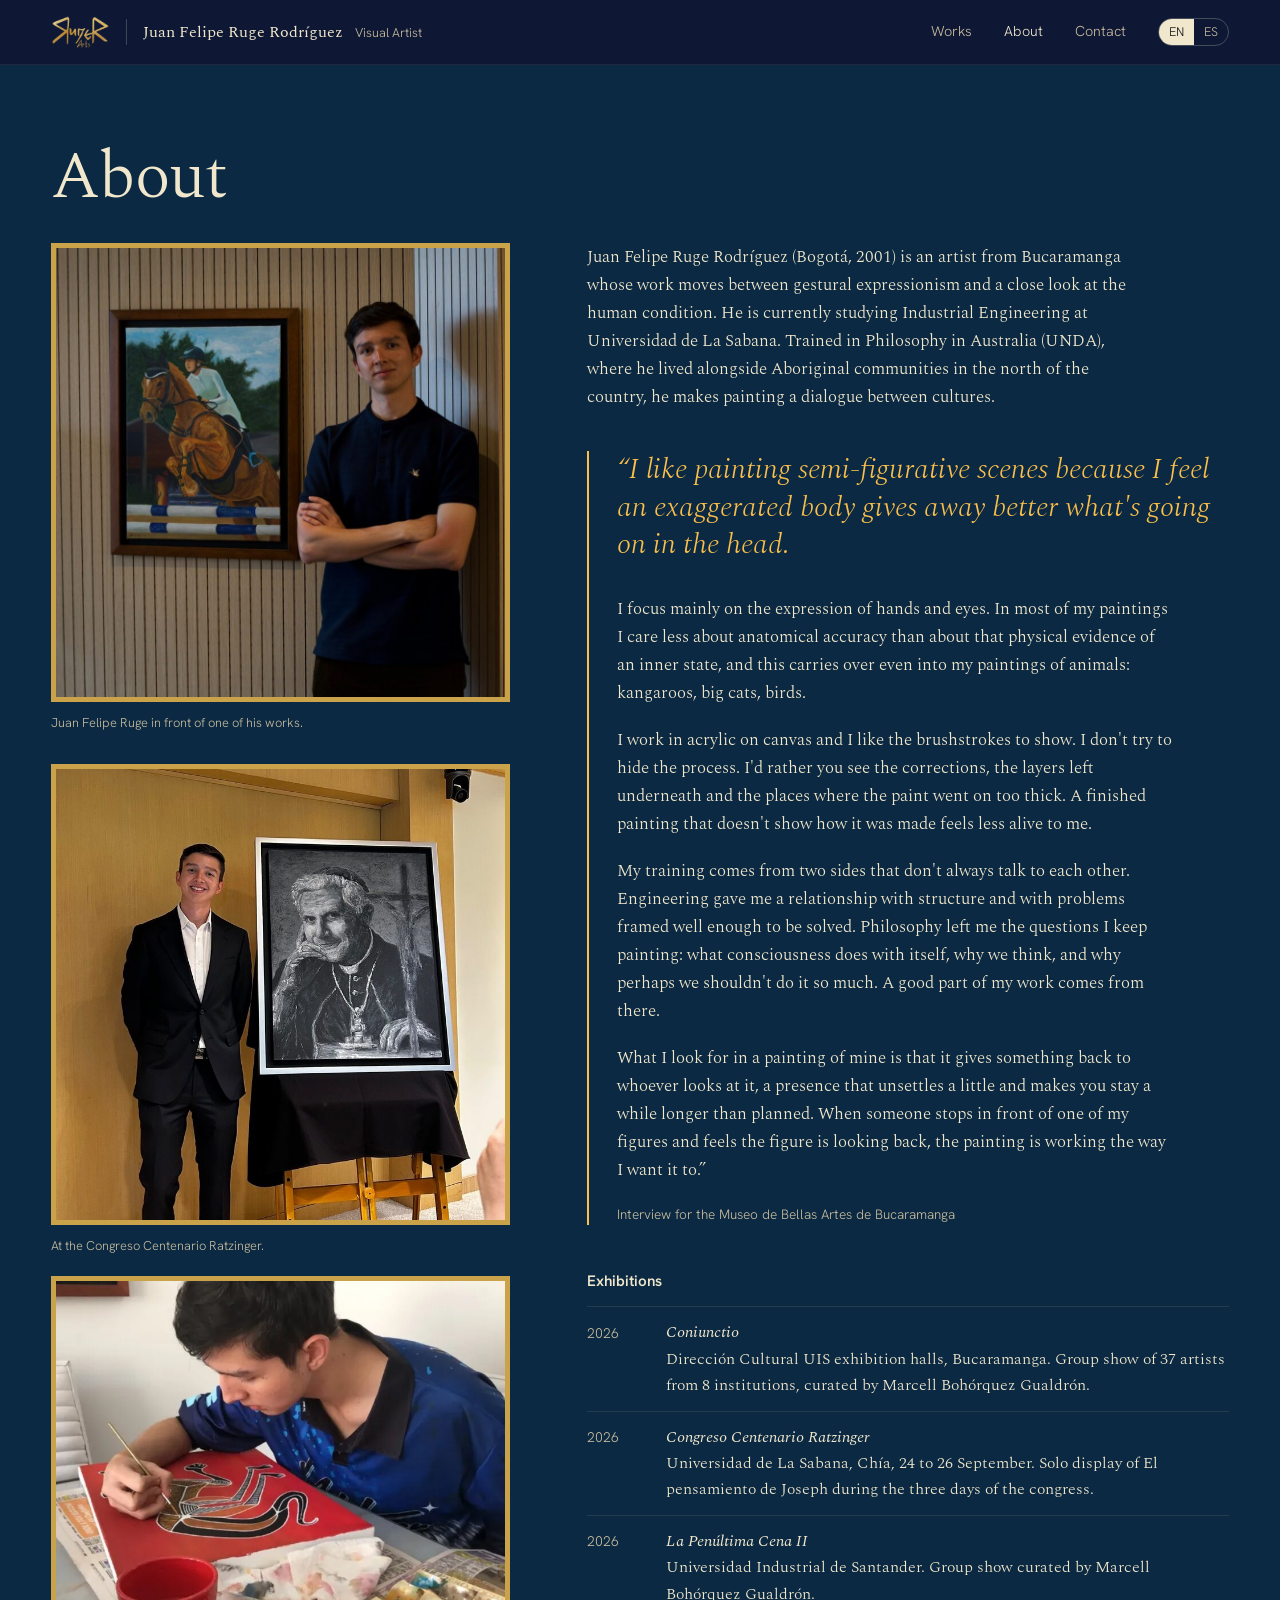
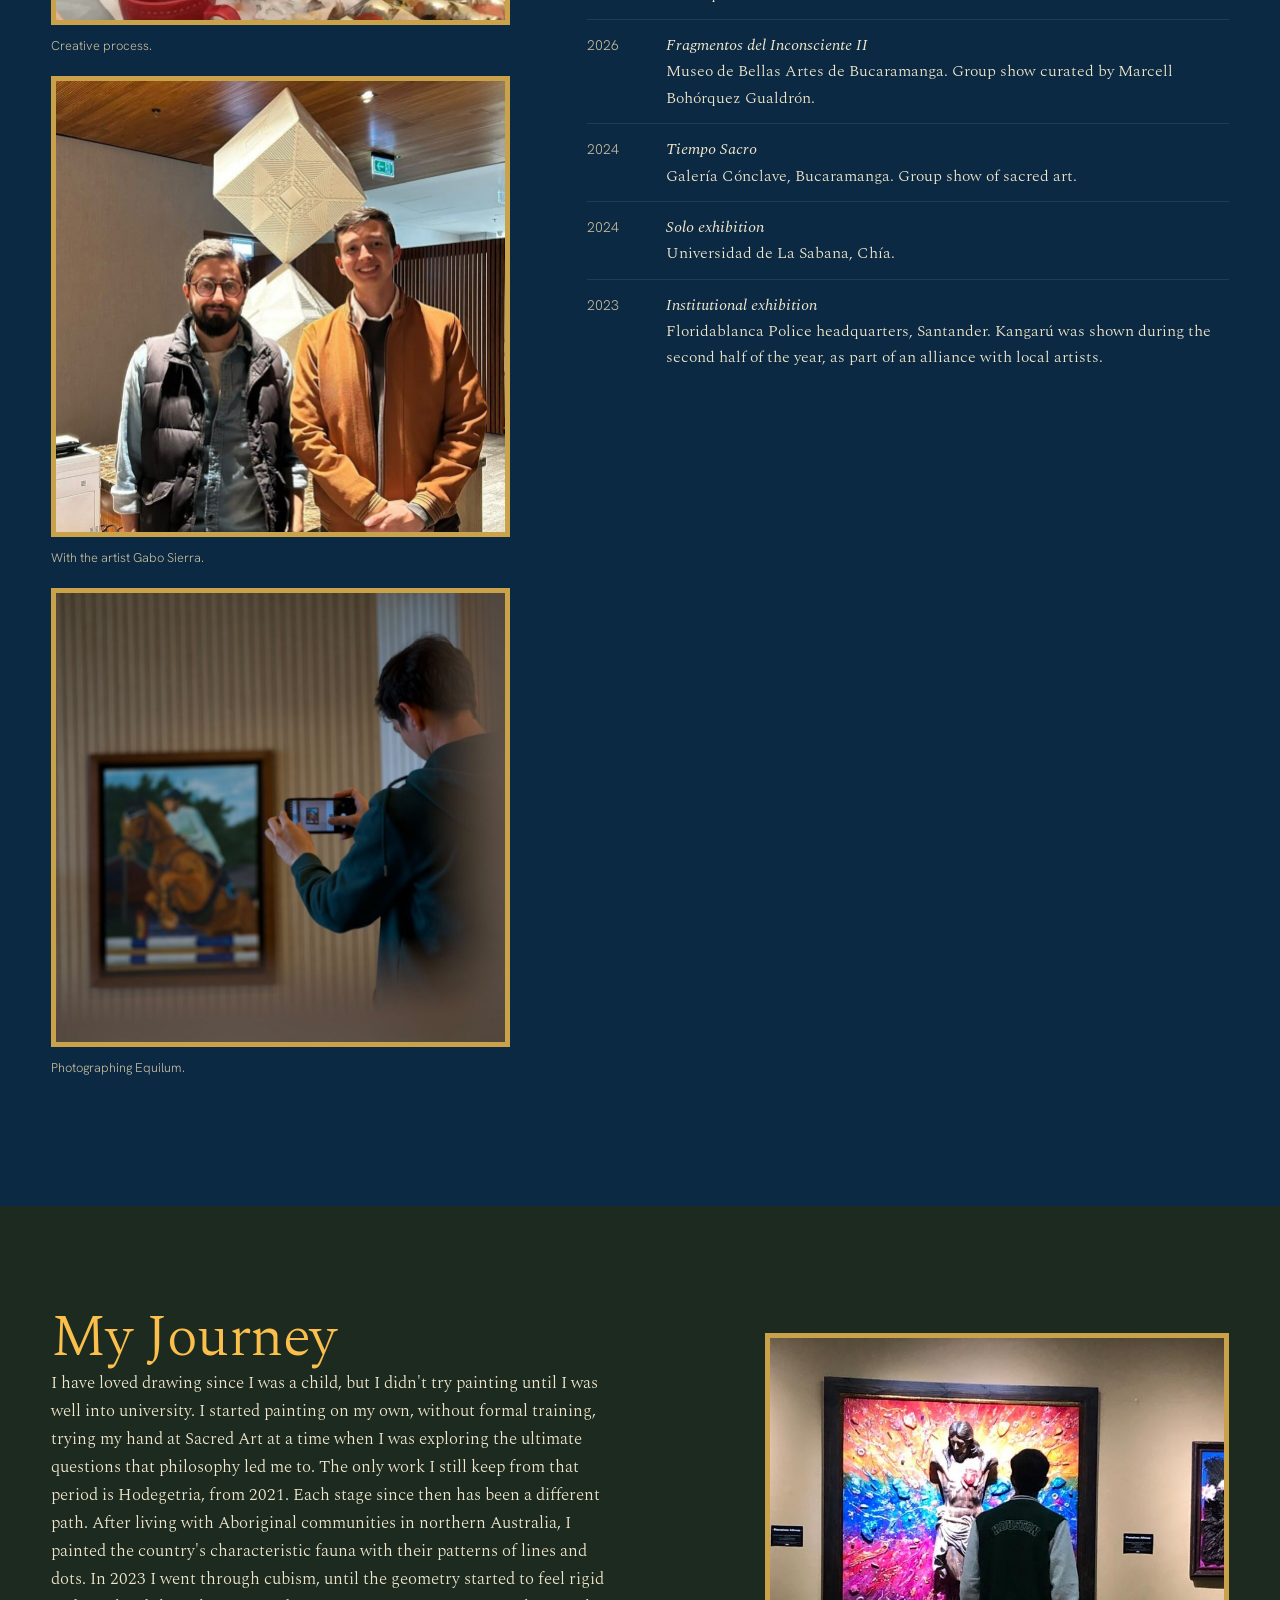
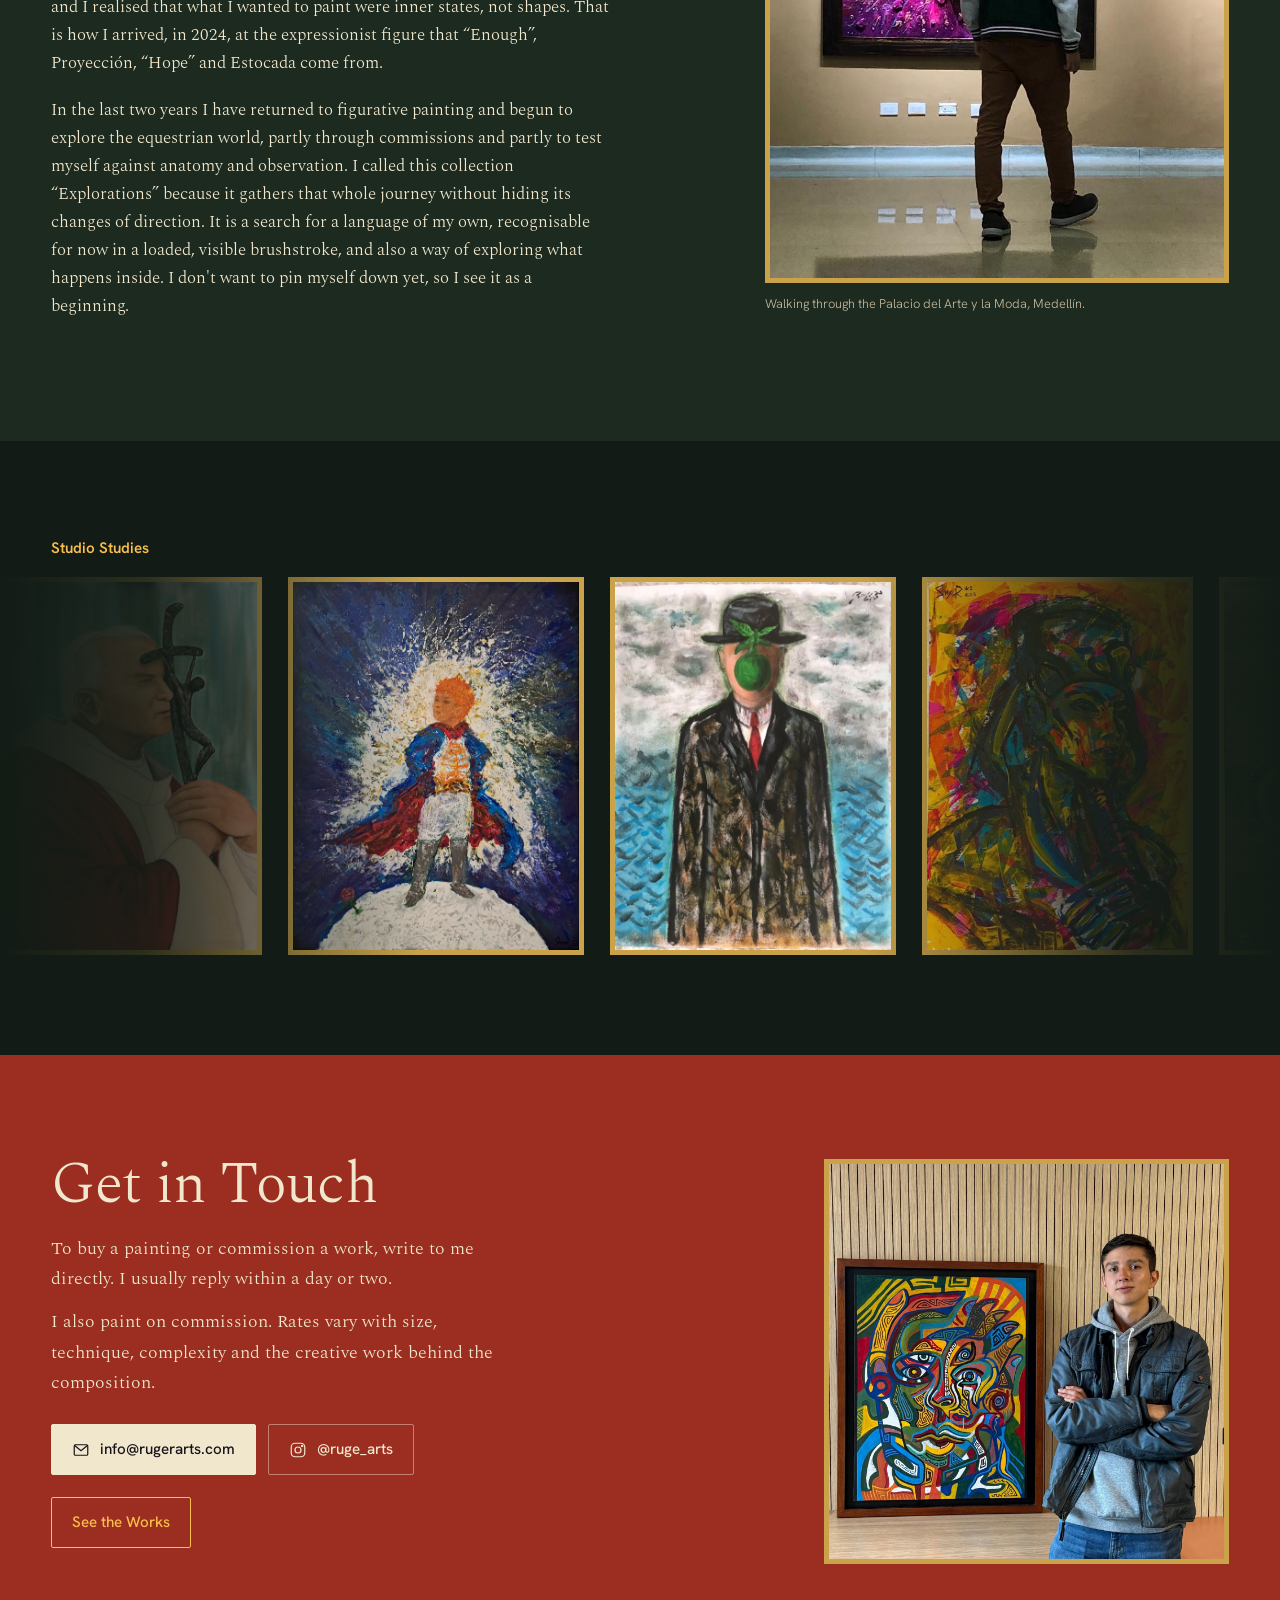
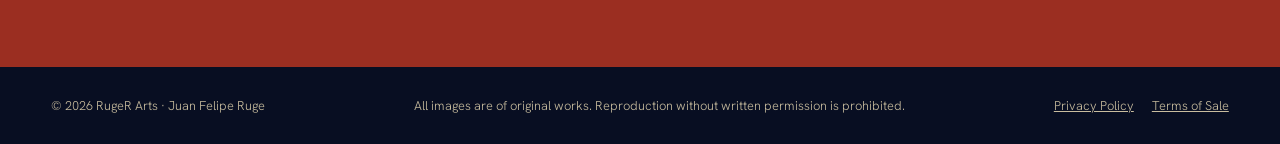
==== about.html @ 8e23123e "Add files via upload" ====
<!doctype html>
<html lang="en">
<head>
<meta charset="utf-8">
<meta name="viewport" content="width=device-width, initial-scale=1">
<title>About | RugeR Arts</title>
<meta name="description" content="About Juan Felipe Ruge Rodríguez (RugeR), Colombian visual artist: biography, artist statement, exhibitions and his path as a painter.">
<link rel="canonical" href="https://www.rugerarts.com/about.html">
<meta property="og:type" content="website">
<meta property="og:url" content="https://www.rugerarts.com/about.html">
<meta property="og:site_name" content="RugeR Arts">
<meta property="og:title" content="RugeR Arts | Juan Felipe Ruge Rodríguez">
<meta property="og:description" content="Original paintings by Juan Felipe Ruge Rodríguez. Explore “Explorations”, his first collection.">
<meta property="og:image" content="https://www.rugerarts.com/images/works/estocada.jpg">
<meta name="twitter:card" content="summary_large_image">
<script type="application/ld+json">
{"@context":"https://schema.org","@type":"Person","name":"Juan Felipe Ruge Rodríguez","alternateName":"RugeR","jobTitle":"Visual Artist","url":"https://www.rugerarts.com/","email":"mailto:info@rugerarts.com","image":"https://www.rugerarts.com/images/about.jpg","sameAs":["https://instagram.com/ruge_arts"],"nationality":"Colombian"}
</script>
<script>document.documentElement.classList.add("js")</script>
<link rel="icon" href="images/favicon.png">
<link rel="preconnect" href="https://fonts.googleapis.com">
<link rel="preconnect" href="https://fonts.gstatic.com" crossorigin>
<link href="https://fonts.googleapis.com/css2?family=Spectral:ital,wght@0,300;0,400;0,500;1,300;1,400&family=Hanken+Grotesk:wght@400;500;600&display=swap" rel="stylesheet">
<link rel="stylesheet" href="site.css">
</head>
<body class="about-page">

<header class="top">
  <div class="wrap">
    <a class="mark" href="index.html" aria-label="RugeR Arts home"><img src="images/logo-gold.png" alt="RugeR Arts" width="1200" height="697"><span class="who"><span class="nm">Juan Felipe Ruge Rodríguez</span><span class="role" data-i18n="header.role">Visual Artist</span></span></a>
    <nav aria-label="Main">
      <button type="button" class="menu-btn" aria-expanded="false" aria-controls="main-nav" aria-label="Menu"><svg viewBox="0 0 24 24" fill="none" stroke="currentColor" stroke-width="1.6" aria-hidden="true"><path d="M4 7h16M4 12h16M4 17h16"/></svg></button>
      <div class="navlinks" id="main-nav">
        <a class="navlink" href="index.html#works" data-i18n="nav.works">Works</a>
        <a class="navlink" href="about.html" aria-current="page" data-i18n="nav.about">About</a>
        <a class="navlink" href="#contact" data-i18n="nav.contact">Contact</a>
      </div>
      <div class="lang" role="group" aria-label="Language">
        <button type="button" data-lang="en" aria-pressed="true">EN</button>
        <button type="button" data-lang="es" aria-pressed="false">ES</button>
      </div>
    </nav>
  </div>
</header>

<main>
  <section class="about" id="about" aria-labelledby="about-h">
    <div class="wrap grid">
      <h1 id="about-h" data-i18n="about.title">About</h1>
      <figure>
        <img src="images/about.jpg" alt="Juan Felipe Ruge standing beside one of his framed paintings" width="934" height="934" loading="lazy">
        <figcaption data-i18n="about.caption">Juan Felipe Ruge in front of one of his works.</figcaption>
      </figure>
      <div class="body">
        <p class="bio" data-i18n="about.bio"></p>
        <blockquote class="statement">
          <p class="lead" data-i18n="about.s0"></p>
          <p data-i18n="about.s1"></p>
          <p data-i18n="about.s2"></p>
          <p data-i18n="about.s3"></p>
          <p data-i18n="about.s4"></p>
          <cite data-i18n="about.cite"></cite>
        </blockquote>
        <h3 data-i18n="about.shows">Exhibitions</h3>
        <ul class="shows" id="shows"></ul>
      </div>
      <div class="studio">
        <figure><img src="images/studio/me-ratzinger.jpg" alt="Juan Felipe Ruge beside El pensamiento de Joseph at the Congreso Centenario Ratzinger" width="788" height="793" loading="lazy"><figcaption data-i18n="studio.ratzinger">At the Congreso Centenario Ratzinger.</figcaption></figure>
        <figure><img src="images/studio/painter3.jpg" alt="Juan Felipe Ruge painting Kookaburra" width="789" height="596" loading="lazy"><figcaption data-i18n="studio.process">Creative process.</figcaption></figure>
        <figure><img src="images/studio/me-gabo.jpg" alt="Juan Felipe Ruge with the artist Gabo Sierra" width="900" height="904" loading="lazy"><figcaption data-i18n="studio.gabo">With the artist Gabo Sierra.</figcaption></figure>
        <figure><img src="images/studio/photographer.jpg" alt="Juan Felipe Ruge photographing Equilum" width="934" height="934" loading="lazy"><figcaption data-i18n="studio.photo">Photographing Equilum.</figcaption></figure>
      </div>
    </div>
  </section>

  <section class="journey" id="recorrido" aria-labelledby="journey-h">
    <div class="wrap">
      <div>
        <h2 id="journey-h" data-i18n="journey.title">My Journey</h2>
        <div id="journey-text"></div>
      </div>
      <figure><img src="images/studio/recorrido.jpg" alt="Juan Felipe Ruge at the Palacio del Arte y la Moda, Medellín" width="768" height="912" loading="lazy"><figcaption data-i18n="studio.journey">Walking through the Palacio del Arte y la Moda, Medellín.</figcaption></figure>
    </div>
  </section>

  <section class="others" aria-labelledby="others-h">
    <div class="wrap">
      <h2 id="others-h" data-i18n="others.title">Studio Studies</h2>
      <div class="reel" aria-hidden="true">
        <div class="reel-track" id="reel">
          <img src="images/extra/jp2.jpg" alt="">
          <img src="images/extra/principito.jpg" alt="">
          <img src="images/extra/magritte.jpg" alt="">
          <img src="images/extra/pharaoh.jpg" alt="">
          <img src="images/extra/icarus.jpg" alt="">
          <img src="images/extra/santi.jpg" alt="">
          <img src="images/extra/emily.jpg" alt="">
          <img src="images/extra/namarrkon.jpg" alt="">
          <img src="images/extra/kid.jpg" alt="">
          <img src="images/extra/wood.jpg" alt="">
        </div>
      </div>
    </div>
  </section>

  <section class="contact" id="contact" aria-labelledby="contact-h">
    <div class="wrap contact-grid">
      <div>
        <h2 id="contact-h" data-i18n="contact.title">Get in touch</h2>
        <p data-i18n="contact.text">To buy a painting or commission a work, write to me directly. I usually reply within a day or two.</p>
        <p data-i18n="contact.commissions">I also paint on commission. Rates vary with size, technique, complexity and the creative work behind the composition.</p>
        <div class="links" id="contact-links"></div>
        <p class="more-link"><a class="btn ghost" href="index.html#works" data-i18n="hero.cta">See the Works</a></p>
      </div>
      <figure class="contact-photo"><img src="images/studio/painter4.jpg" alt="Juan Felipe Ruge beside his painting Enough" width="1400" height="1400" loading="lazy"></figure>
    </div>
  </section>
</main>

<footer>
  <div class="wrap">
    <span>© <span id="year"></span> RugeR Arts · Juan Felipe Ruge</span>
    <span data-i18n="footer.rights">All images are of original works. Reproduction without written permission is prohibited.</span>
    <nav class="legal" aria-label="Legal"><a href="privacy.html" data-i18n="footer.privacy">Privacy Policy</a><a href="terms.html" data-i18n="footer.terms">Terms of Sale</a></nav>
  </div>
</footer>

<script src="data.js"></script>
<script src="app.js"></script>
</body>
</html>
---- site.css ----
:root{
  --wall:#0f1835;        /* indigo navy: hero, header, viewer panel */
  --wall-deep:#080e22;   /* deepest navy: footer, viewer */
  --oxblood:#4a121b;     /* gallery wall */
  --petrol:#0b2942;      /* about */
  --ochre:#fbbf4b;       /* saffron accent */
  --orange:#f47f1b;
  --earth:#9b2e21;       /* red ochre: contact */
  --linen:#f0e7cc;
  --linen-dim:#c9bd9f;
  --ink:#16131a;
  --dot:#ef4a34;         /* sold sticker */
  --serif:"Spectral", Georgia, serif;
  --sans:"Hanken Grotesk", system-ui, sans-serif;
  --gutter:clamp(16px, 4vw, 56px);
}
*{box-sizing:border-box}
html{scroll-behavior:smooth}
@media (prefers-reduced-motion:reduce){html{scroll-behavior:auto}*:not(.sig):not(.reel-track){transition:none!important;animation:none!important}}
body{margin:0;background:var(--wall);color:var(--linen);font-family:var(--serif);font-weight:300;font-size:1.0625rem;line-height:1.65;-webkit-font-smoothing:antialiased}
img{max-width:100%;display:block}
a{color:inherit}
:focus-visible{outline:2px solid var(--ochre);outline-offset:3px}
.wrap{max-width:1320px;margin:0 auto;padding:0 var(--gutter)}

/* header */
.top{position:sticky;top:0;z-index:20;background:color-mix(in srgb,var(--wall) 92%,transparent);backdrop-filter:blur(6px);border-bottom:1px solid rgba(240,231,204,.08)}
.top .wrap{display:flex;align-items:center;justify-content:space-between;height:64px;gap:16px}
.top .mark{display:flex;align-items:center;gap:16px;text-decoration:none;min-width:0}
.top .mark img{height:34px;width:auto;flex:none}
.top .who{display:flex;align-items:baseline;gap:12px;padding-left:16px;border-left:1px solid rgba(240,231,204,.22);white-space:nowrap;min-width:0}
.top .nm{font-family:var(--serif);font-size:1rem;color:var(--linen);font-weight:400}
.top .role{font-family:var(--sans);font-size:.8rem;color:var(--linen-dim)}
@media (max-width:1000px){.top .role{display:none}}
@media (max-width:520px){.top .mark{gap:10px;flex:1}.top .who{padding-left:10px;white-space:normal}.top .nm{font-size:.82rem;line-height:1.15;max-width:17ch}}
.top nav{display:flex;align-items:center;gap:clamp(14px,3vw,32px);font-family:var(--sans);font-size:.9rem}
.top nav a{text-decoration:none;color:var(--linen-dim)}
.top nav a:hover{color:var(--linen)}
.lang{display:flex;border:1px solid rgba(240,231,204,.25);border-radius:999px;overflow:hidden}
.lang button{all:unset;cursor:pointer;padding:3px 10px;font-family:var(--sans);font-size:.78rem;color:var(--linen-dim)}
.lang button[aria-pressed="true"]{background:var(--linen);color:var(--ink)}
.navlinks{display:flex;align-items:center;gap:clamp(14px,3vw,32px)}
.navlinks a[aria-current="page"]{color:var(--linen)}
.menu-btn{all:unset;display:none;cursor:pointer;width:38px;height:38px;place-items:center;color:var(--linen);border-radius:50%}
.menu-btn svg{width:24px;height:24px}
.menu-btn:focus-visible{outline:2px solid var(--ochre)}
@media (max-width:620px){
  .menu-btn{display:grid;order:2}
  .top nav{gap:10px}
  .navlinks{display:none;position:absolute;left:0;right:0;top:100%;flex-direction:column;align-items:stretch;gap:0;background:var(--wall-deep);border-bottom:1px solid rgba(240,231,204,.14);padding:6px 0 10px;box-shadow:0 18px 30px -18px rgba(0,0,0,.7)}
  .navlinks.open{display:flex}
  .navlinks a{padding:14px var(--gutter);font-size:1.05rem;color:var(--linen)}
  .navlinks a + a{border-top:1px solid rgba(240,231,204,.08)}
}

/* hero: the signature on the wall */
.hero{display:grid;grid-template-columns:minmax(0,1fr) minmax(0,1fr);gap:clamp(32px,6vw,96px);align-items:center;gap:clamp(24px,5vw,80px);padding-block:clamp(24px,3.5vw,48px) clamp(56px,7vw,96px)}
.hero .sig{width:100%;max-width:620px;height:auto}
.js .hero .sig{opacity:0}
.js .hero .sig.drawn{animation:ink 1.6s ease-out both}
@keyframes ink{from{opacity:0;-webkit-clip-path:inset(0 100% 0 0);clip-path:inset(0 100% 0 0)}to{opacity:1;-webkit-clip-path:inset(0 0 0 0);clip-path:inset(0 0 0 0)}}
.hero p.lede{font-size:clamp(1.3rem,2.1vw,1.8rem);line-height:1.2;margin:28px 0 0;color:var(--linen);font-weight:300}
.hero p.invite{font-family:var(--sans);font-size:clamp(.95rem,1.2vw,1.05rem);color:var(--linen-dim);max-width:38ch;margin:10px 0 0;line-height:1.5}
.hero .cta{display:inline-block;margin-top:28px;font-family:var(--sans);font-size:.95rem;font-weight:500;color:var(--ink);background:var(--ochre);padding:12px 22px;border-radius:2px;text-decoration:none}
.hero .cta:hover{background:#ffd27f}
.hero-explore{align-self:stretch;display:flex;flex-direction:column;justify-content:center;padding-left:clamp(0px,3vw,40px);border-left:1px solid rgba(240,231,204,.14)}
.hero-explore .btn{margin-top:26px;align-self:flex-start}
.btn.ghost{border-color:var(--ochre);color:var(--ochre)}
.btn.ghost:hover{background:rgba(251,191,75,.1)}
.more-link{margin-top:22px}
.hero-explore h2{color:var(--ochre);font-size:clamp(1.9rem,3.4vw,2.7rem);margin:0 0 18px}
.hero-explore p{max-width:52ch;margin:0}
.journey{background:#1d2a20;padding-block:clamp(56px,8vw,110px)}
.journey .wrap{display:grid;grid-template-columns:minmax(0,7fr) minmax(0,5fr);gap:clamp(28px,5vw,80px);align-items:center}
.journey figure{margin:0}
.journey figure img{width:100%;height:auto;display:block}
.journey figcaption{font-family:var(--sans);font-size:.8rem;color:var(--linen-dim);margin-top:10px}
.about-page .about .grid > figure img,.about-page .studio img,.journey figure img{border:5px solid #c9a24a}
.others{background:#121b15;padding-block:clamp(56px,8vw,100px)}
.others h2{font-family:var(--sans);font-weight:600;font-size:.95rem;letter-spacing:0;color:var(--ochre);margin:0 0 20px}
.others{overflow:hidden}
.reel{position:relative;overflow:hidden;pointer-events:none;user-select:none;margin-inline:calc(50% - 50vw)}
.reel::before,.reel::after{content:"";position:absolute;top:0;bottom:0;width:min(34%,420px);z-index:2}
.reel::before{left:0;background:linear-gradient(90deg,#121b15 0%,rgba(18,27,21,.85) 35%,rgba(18,27,21,0) 100%)}
.reel::after{right:0;background:linear-gradient(270deg,#121b15 0%,rgba(18,27,21,.85) 35%,rgba(18,27,21,0) 100%)}
.reel-track{display:flex;gap:clamp(16px,2vw,28px);width:max-content;animation:reel var(--reel-time,70s) linear infinite}
.reel-track img{height:clamp(240px,42vh,420px);width:auto;display:block;border:5px solid #c9a24a;flex:none}
@keyframes reel{from{transform:translateX(0)}to{transform:translateX(-50%)}}
.journey h2{color:var(--ochre)}
.journey p{max-width:62ch;margin:0 0 1.1em}
.about .grid > h1{grid-column:1/-1;margin:0;font-weight:300;font-size:clamp(2.4rem,6vw,4.2rem);line-height:1.05;letter-spacing:-.01em}
.about-page .about{padding-top:clamp(40px,6vw,80px)}
.featured{padding-block:clamp(56px,7vw,100px);background:#121b15}
.featured-grid{display:grid;grid-template-columns:minmax(0,5fr) minmax(0,6fr);gap:clamp(28px,5vw,80px);align-items:center}
.featured-info h2{font-family:var(--sans);font-weight:600;font-size:.95rem;letter-spacing:0;color:var(--ochre);margin:0 0 14px}
.featured-info h3{font-style:italic;font-weight:400;font-size:clamp(2rem,4vw,3rem);line-height:1.1;margin:0 0 8px}
.featured-info .meta{font-family:var(--sans);font-size:.9rem;color:var(--linen-dim);margin:0 0 20px}
.featured-info .desc{max-width:52ch;margin:0 0 16px}
.featured-info .v-shows{margin-top:8px}
.featured-info .price{font-size:1.4rem;margin:24px 0 18px}
.featured-info .btn{cursor:pointer;font:inherit;font-family:var(--sans)}
@media (max-width:860px){.hero,.featured-grid,.journey .wrap{grid-template-columns:1fr}.hero-explore{padding-left:0;border-left:0;padding-top:28px;border-top:1px solid rgba(240,231,204,.14)}}
.hung{justify-self:center;max-width:420px;width:100%}
.hung img{width:auto;height:auto;max-width:100%;max-height:70svh;cursor:zoom-in}
.hung .frame{display:inline-block}
.hung .frame::before{box-shadow:inset 0 0 0 1px rgba(40,25,5,.45),0 30px 50px -20px rgba(0,0,0,.7)}
@media (max-width:860px){.hero{grid-template-columns:1fr}.hung{max-width:360px}}

/* museum label */
.label{font-family:var(--sans);font-size:.82rem;line-height:1.45;color:var(--linen-dim);margin-top:14px}
.label .t{font-family:var(--serif);font-style:italic;font-size:1.08rem;color:var(--linen);font-weight:400}
.label .t .y{font-style:normal;color:var(--linen-dim);font-size:.95rem}
.label .price{color:var(--linen);margin-top:4px}
.was{color:var(--linen-dim);text-decoration-thickness:1px;margin-right:.6em}
.dot{display:inline-block;width:.62em;height:.62em;border-radius:50%;background:var(--dot);vertical-align:.02em;margin-right:.4em}
.dot.half{background:linear-gradient(90deg,var(--dot) 50%,transparent 50%);box-shadow:inset 0 0 0 1px var(--dot)}

/* works */
section{scroll-margin-top:72px}
.sec-head{display:flex;align-items:end;justify-content:space-between;gap:20px;flex-wrap:wrap;margin-bottom:clamp(28px,4vw,48px)}
h2{font-weight:300;font-size:clamp(2.2rem,5vw,3.6rem);line-height:1.05;margin:0;letter-spacing:-.01em}
.filters{display:flex;gap:6px;font-family:var(--sans);font-size:.88rem;flex-wrap:wrap}
.filters button{all:unset;cursor:pointer;padding:7px 14px;border-radius:999px;color:var(--linen-dim);border:1px solid rgba(240,231,204,.18)}
.filters button[aria-pressed="true"]{color:var(--ink);background:var(--linen);border-color:var(--linen)}
.filters button:focus-visible{outline:2px solid var(--ochre)}
.works{padding-block:clamp(60px,9vw,120px);background:var(--oxblood)}
.toolbar{display:flex;justify-content:space-between;align-items:center;gap:16px 24px;flex-wrap:wrap;margin:-8px 0 clamp(32px,4vw,52px);font-family:var(--sans);font-size:.85rem}
.cats{display:flex;flex-wrap:wrap;gap:4px 18px}
.cats button{all:unset;cursor:pointer;color:var(--linen-dim);padding:4px 0;border-bottom:1px solid transparent}
.cats button:hover{color:var(--linen)}
.cats button[aria-pressed="true"]{color:var(--ochre);border-bottom-color:var(--ochre)}
.cats button:focus-visible{outline:2px solid var(--ochre);outline-offset:3px}
.sort{display:flex;align-items:center;gap:10px;color:var(--linen-dim)}
.sort select{font:inherit;color:var(--linen);background:#3a0d14;border:1px solid rgba(240,231,204,.25);border-radius:2px;padding:7px 30px 7px 10px;appearance:none;-webkit-appearance:none;background-image:linear-gradient(45deg,transparent 50%,var(--linen-dim) 50%),linear-gradient(135deg,var(--linen-dim) 50%,transparent 50%);background-position:calc(100% - 15px) 52%,calc(100% - 10px) 52%;background-size:5px 5px;background-repeat:no-repeat;cursor:pointer}
.salon{display:grid;grid-template-columns:repeat(var(--cols,3),minmax(0,1fr));column-gap:clamp(28px,4vw,56px);align-items:start}
.piece{margin:0 0 clamp(40px,5vw,64px)}
/* thin gilt frame that settles in as each painting scrolls into view */
.frame{position:relative;display:block;padding:5px}
.frame::before{content:"";position:absolute;inset:0;background:linear-gradient(135deg,#7a5a1f 0%,#e8cd85 20%,#a37b2e 42%,#f2dc9a 60%,#8c6626 80%,#d6b263 100%);box-shadow:inset 0 0 0 1px rgba(40,25,5,.45),0 22px 36px -18px rgba(0,0,0,.75);opacity:0;transform:scale(.985);transition:opacity .9s ease,transform .9s ease}
.piece.in .frame::before,.hung .frame::before{opacity:1;transform:none}
.frame img{position:relative}
.piece button{all:unset;display:block;cursor:zoom-in;width:100%}
.piece button:focus-visible img{outline:2px solid var(--ochre);outline-offset:4px}
.piece img{width:100%;height:auto;box-shadow:0 1px 3px rgba(0,0,0,.45);background:#2e0a10}
.piece.is-sold img{filter:saturate(.85)}
.legend{font-family:var(--sans);font-size:.82rem;color:var(--linen-dim);margin-top:8px}
.empty{font-family:var(--sans);color:var(--linen-dim)}

/* about */
.about{background:var(--petrol);padding-block:clamp(70px,10vw,130px)}
.about .grid{display:grid;grid-template-columns:minmax(0,5fr) minmax(0,7fr);gap:clamp(32px,6vw,96px);align-items:start}
.about .grid > figure{margin:0}
.about .grid > figure img{width:100%;height:auto}
.about .grid > figure figcaption{font-family:var(--sans);font-size:.8rem;color:var(--linen-dim);margin-top:10px}
.about .grid > h2{grid-column:1/-1;margin-bottom:0}
.about .bio{margin-top:0}
.statement{margin:40px 0 0;padding-left:clamp(18px,2.5vw,28px);border-left:2px solid var(--ochre)}
.statement .lead{font-style:italic;font-size:clamp(1.35rem,2.4vw,1.8rem);line-height:1.3;color:var(--ochre);max-width:30ch}
.statement cite{display:block;font-family:var(--sans);font-style:normal;font-size:.85rem;color:var(--linen-dim);margin-top:6px}
.about .body p{max-width:62ch;margin:0 0 1.1em}
.about h3{font-family:var(--sans);font-weight:600;font-size:.95rem;margin:44px 0 12px;color:var(--linen)}
.shows{list-style:none;padding:0;margin:0;font-size:1rem}
.shows li{display:grid;grid-template-columns:4.2rem 1fr;gap:12px;padding:12px 0;border-top:1px solid rgba(240,231,204,.1)}
.about .grid{grid-template-rows:auto auto 1fr;row-gap:clamp(20px,2.4vw,32px)}
.about .grid > figure{grid-column:1;grid-row:2}
.about .body{grid-column:2;grid-row:2 / span 2}
.studio{grid-column:1;grid-row:3;display:flex;flex-direction:column;gap:clamp(12px,1.6vw,20px);align-self:start}
.studio figure{margin:0}
.studio img{width:100%;height:auto;display:block}
.studio figcaption{font-family:var(--sans);font-size:.8rem;color:var(--linen-dim);margin-top:10px}
@media (max-width:860px){
  .about .grid{grid-template-rows:none}
  .about .grid > figure,.about .body,.studio{grid-column:auto;grid-row:auto}
  .studio{max-width:420px}
}
.shows li span{font-family:var(--sans);color:var(--linen-dim);font-size:.88rem;padding-top:.15em}
.shows em{font-weight:400}
@media (max-width:860px){.about .grid{grid-template-columns:1fr}.about .grid > figure{max-width:420px}}

/* contact */
.contact{background:var(--earth);padding-block:clamp(60px,8vw,100px)}
.contact-grid{display:grid;grid-template-columns:minmax(0,7fr) minmax(0,4fr);gap:clamp(28px,5vw,80px);align-items:center}
.contact-photo{margin:0}
.contact-photo img{width:100%;height:auto;display:block;border:5px solid #c9a24a}
@media (max-width:860px){.contact-grid{grid-template-columns:1fr}.contact-photo{max-width:380px}}
.contact p + p{margin-top:-6px}
.contact p{max-width:52ch;font-size:1.15rem}
.links{display:flex;flex-wrap:wrap;gap:12px;margin-top:26px}
.btn{display:inline-flex;align-items:center;gap:10px;font-family:var(--sans);font-size:.95rem;font-weight:500;text-decoration:none;padding:12px 20px;border-radius:2px;border:1px solid rgba(240,231,204,.45);color:var(--linen);background:transparent}
.btn:hover{background:rgba(240,231,204,.1)}
.btn.primary{background:var(--linen);color:var(--ink);border-color:var(--linen)}
.btn.primary:hover{background:#fff}
.btn svg{width:18px;height:18px;flex:none}
footer{padding:28px 0;font-family:var(--sans);font-size:.8rem;color:var(--linen-dim);background:var(--wall-deep)}
footer .legal{display:flex;gap:18px}
footer .legal a{color:var(--linen-dim)}
footer .legal a:hover{color:var(--linen)}
footer .wrap{display:flex;justify-content:space-between;gap:16px;flex-wrap:wrap}

/* viewer */
dialog.viewer{border:0;padding:0;margin:0;width:100vw;height:100dvh;max-width:none;max-height:none;background:var(--wall-deep);color:var(--linen)}
dialog.viewer::backdrop{background:rgba(0,0,0,.6)}
.v-grid{display:grid;grid-template-columns:minmax(0,1fr) clamp(440px,38vw,600px);height:100%}
.v-stage{display:flex;align-items:center;justify-content:center;padding:clamp(28px,6vw,80px);min-height:0;position:relative;background:#1e2c5c;overflow:hidden}
@media (hover:hover){.v-stage img{cursor:zoom-in}.v-stage img.zoomed{cursor:zoom-out;box-shadow:none}}
.v-stage img{transition:transform .2s ease-out;will-change:transform;max-height:100%;max-width:100%;width:auto;height:auto;object-fit:contain;box-shadow:0 0 0 1px rgba(0,0,0,.3),0 0 24px 4px rgba(0,0,0,.5),0 0 80px 22px rgba(0,0,0,.42)}
.v-info{background:var(--wall);padding:60px clamp(28px,3vw,44px) 28px;overflow:auto;display:flex;flex-direction:column}
.v-info h3{font-style:italic;font-weight:400;font-size:2rem;line-height:1.15;margin:0 0 6px}
.v-meta{font-family:var(--sans);font-size:.9rem;color:var(--linen-dim);margin:0}
.v-desc{margin:22px 0 0;font-size:1rem}
.v-desc p{margin:0 0 .9em}
.v-shows{font-family:var(--sans);font-size:.84rem;color:var(--linen-dim);margin-top:14px}
.v-shows strong{color:var(--linen);font-weight:500}
.v-price{margin:28px 0 0;padding-top:20px;border-top:1px solid rgba(240,231,204,.15)}
.v-price .usd{font-size:1.6rem;font-weight:400}
.v-price .cop{font-family:var(--sans);font-size:.88rem;color:var(--linen-dim)}
.v-status{font-family:var(--sans);font-size:.9rem;margin-top:10px}
.v-actions{display:flex;flex-direction:column;gap:10px;margin-top:24px}
.v-actions .btn{justify-content:center}
.v-close,.v-nav{all:unset;cursor:pointer;position:absolute;display:grid;place-items:center;width:44px;height:44px;border-radius:50%;color:var(--linen);background:rgba(20,29,23,.7)}
.v-close:focus-visible,.v-nav:focus-visible{outline:2px solid var(--ochre)}
.v-close{top:14px;right:14px;z-index:2}
.v-nav.prev{left:14px;top:50%;translate:0 -50%}
.v-nav.next{right:14px;top:50%;translate:0 -50%}
.v-close svg,.v-nav svg{width:22px;height:22px}
@media (max-width:860px){
  .v-grid{grid-template-columns:1fr;grid-template-rows:auto auto;height:auto;min-height:100%}
  dialog.viewer{overflow:auto}
  .v-stage{height:62dvh;padding:64px 28px 28px}
  .v-info{padding:28px 20px 40px}
  .v-nav.prev{left:6px}.v-nav.next{right:6px}
}
.visually-hidden{position:absolute;width:1px;height:1px;overflow:hidden;clip:rect(0 0 0 0);white-space:nowrap}
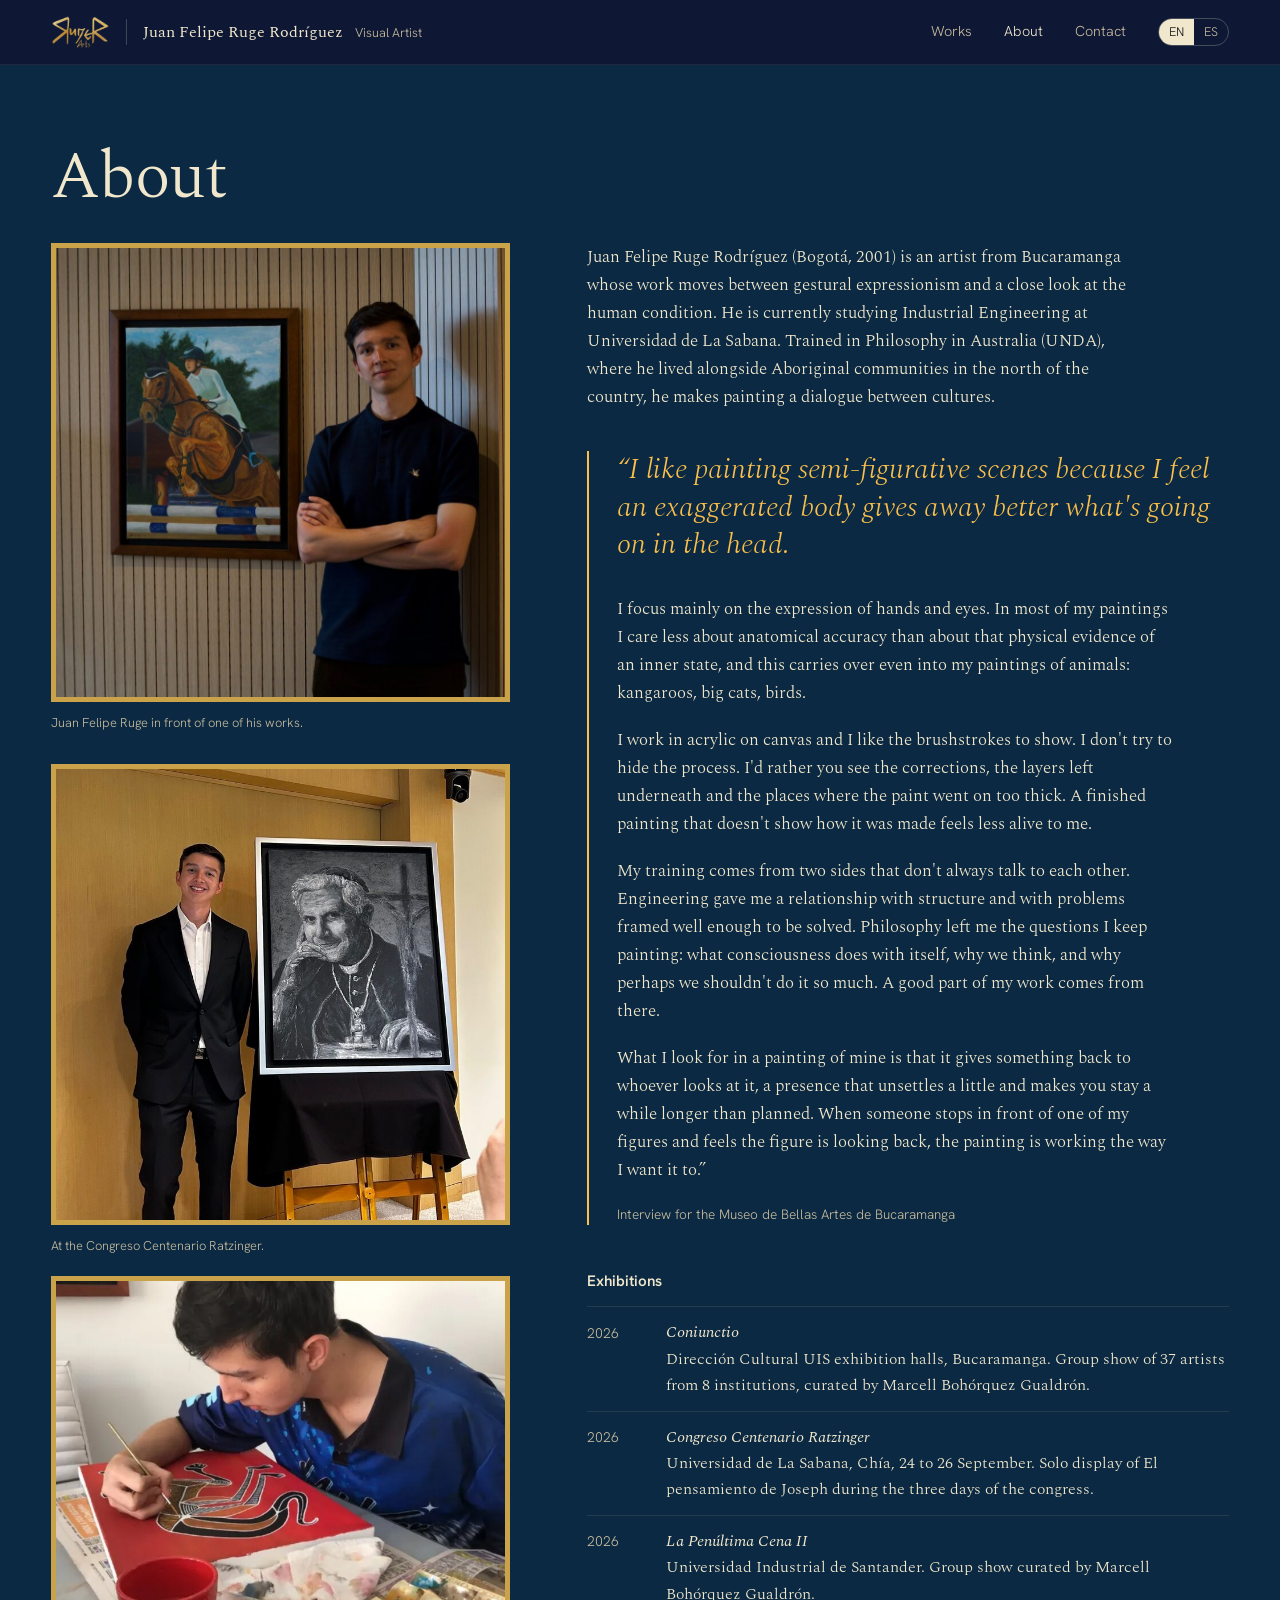
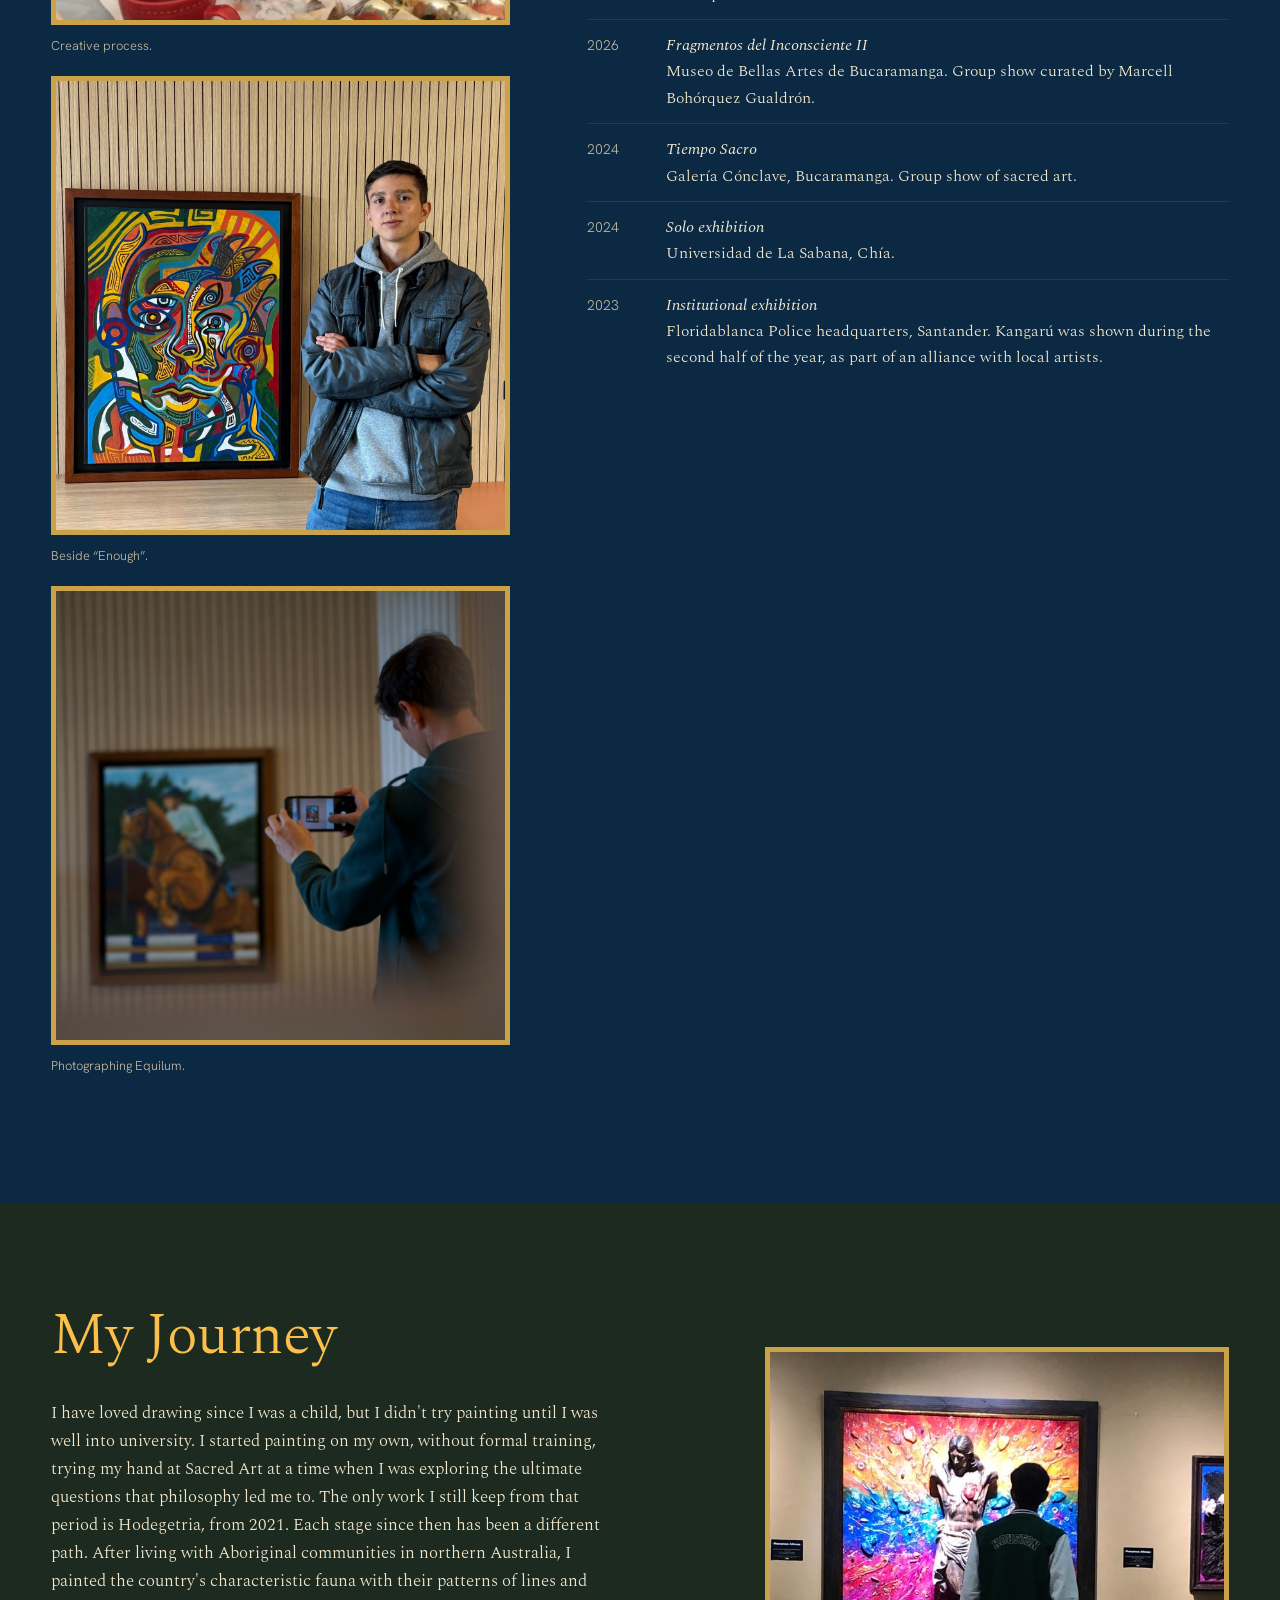
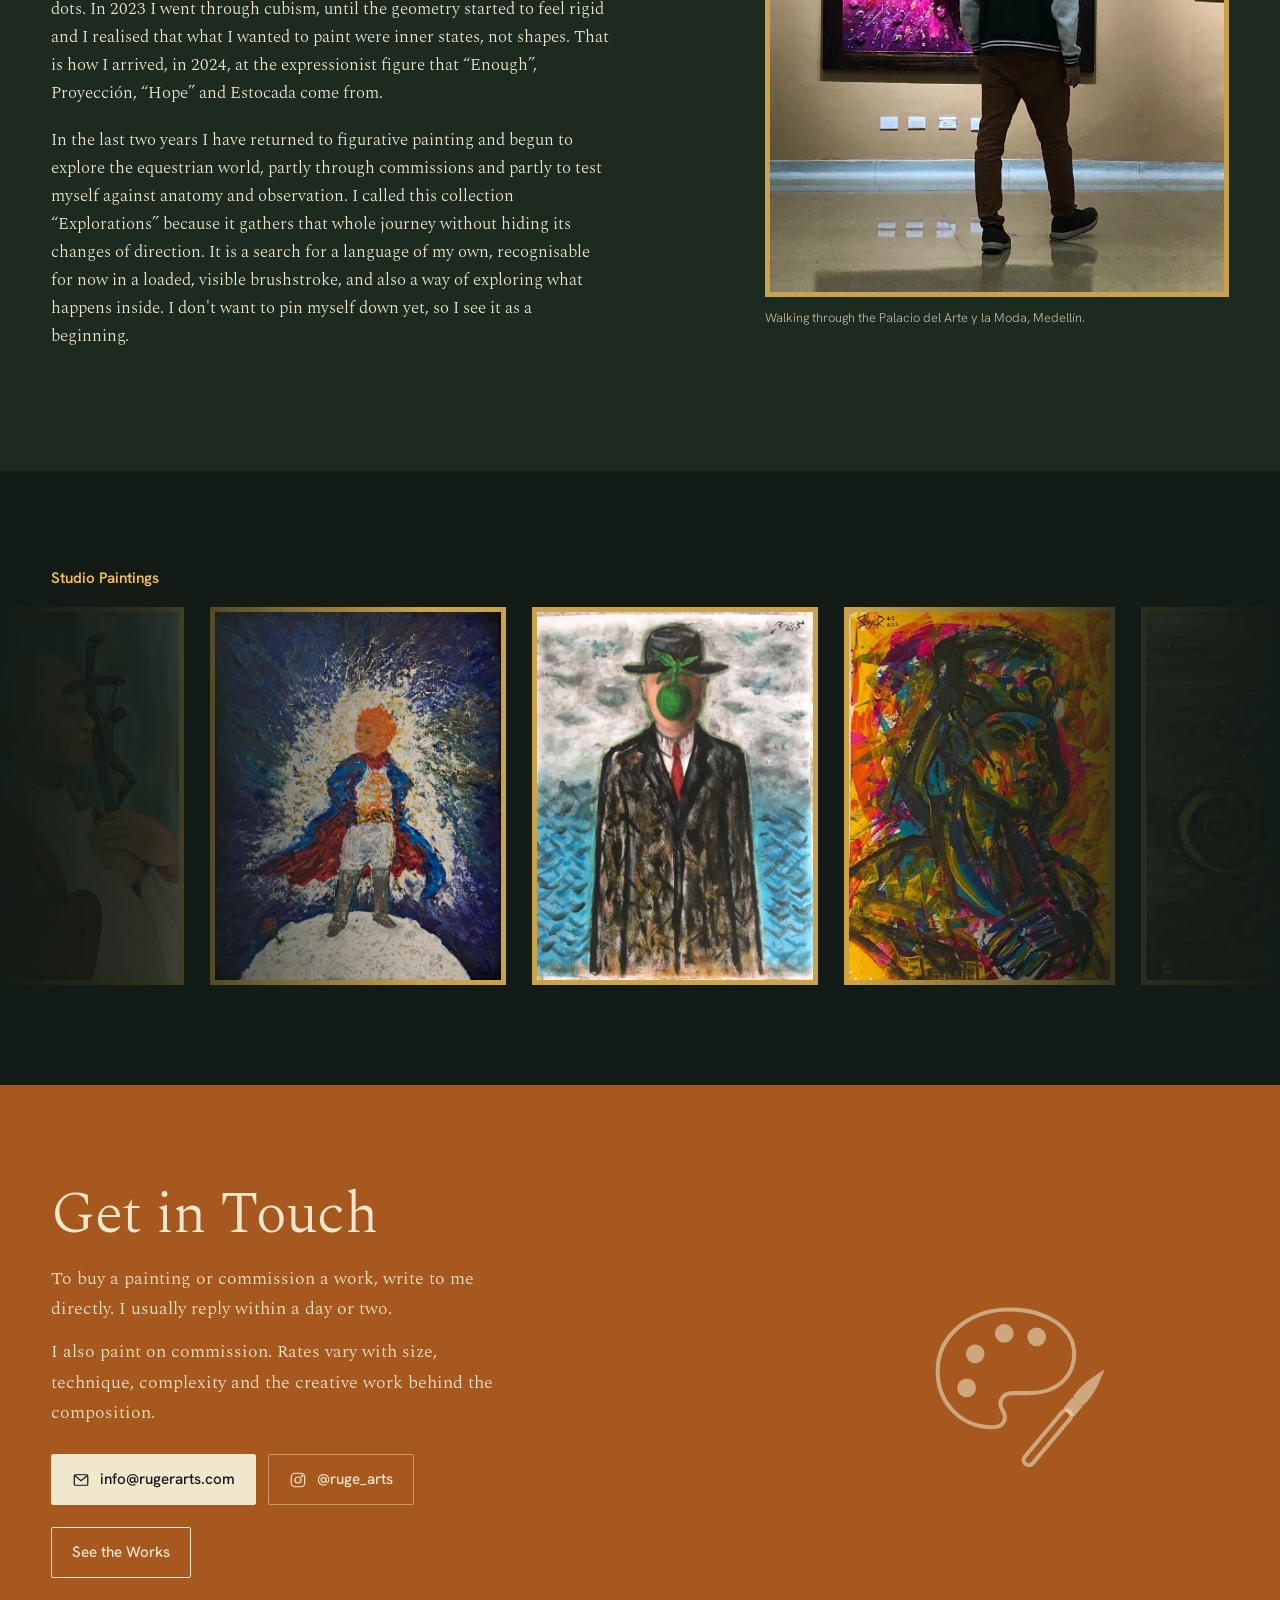
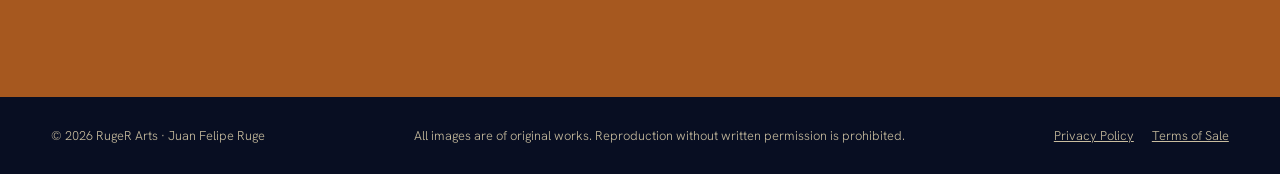
==== commit c086ce2b: "Add files via upload" ====
--- a/about.html
+++ b/about.html
@@ -67,7 +67,7 @@
       <div class="studio">
         <figure><img src="images/studio/me-ratzinger.jpg" alt="Juan Felipe Ruge beside El pensamiento de Joseph at the Congreso Centenario Ratzinger" width="788" height="793" loading="lazy"><figcaption data-i18n="studio.ratzinger">At the Congreso Centenario Ratzinger.</figcaption></figure>
         <figure><img src="images/studio/painter3.jpg" alt="Juan Felipe Ruge painting Kookaburra" width="789" height="596" loading="lazy"><figcaption data-i18n="studio.process">Creative process.</figcaption></figure>
-        <figure><img src="images/studio/me-gabo.jpg" alt="Juan Felipe Ruge with the artist Gabo Sierra" width="900" height="904" loading="lazy"><figcaption data-i18n="studio.gabo">With the artist Gabo Sierra.</figcaption></figure>
+        <figure><img src="images/studio/painter4.jpg" alt="Juan Felipe Ruge beside his painting Enough" width="1400" height="1400" loading="lazy"><figcaption data-i18n="studio.enough">Beside “Enough”.</figcaption></figure>
         <figure><img src="images/studio/photographer.jpg" alt="Juan Felipe Ruge photographing Equilum" width="934" height="934" loading="lazy"><figcaption data-i18n="studio.photo">Photographing Equilum.</figcaption></figure>
       </div>
     </div>
@@ -85,19 +85,19 @@
 
   <section class="others" aria-labelledby="others-h">
     <div class="wrap">
-      <h2 id="others-h" data-i18n="others.title">Studio Studies</h2>
+      <h2 id="others-h" data-i18n="others.title">Studio Paintings</h2>
       <div class="reel" aria-hidden="true">
         <div class="reel-track" id="reel">
-          <img src="images/extra/jp2.jpg" alt="">
-          <img src="images/extra/principito.jpg" alt="">
-          <img src="images/extra/magritte.jpg" alt="">
-          <img src="images/extra/pharaoh.jpg" alt="">
-          <img src="images/extra/icarus.jpg" alt="">
-          <img src="images/extra/santi.jpg" alt="">
-          <img src="images/extra/emily.jpg" alt="">
-          <img src="images/extra/namarrkon.jpg" alt="">
-          <img src="images/extra/kid.jpg" alt="">
-          <img src="images/extra/wood.jpg" alt="">
+          <img draggable="false" src="images/extra/jp2.jpg" alt="">
+          <img draggable="false" src="images/extra/principito.jpg" alt="">
+          <img draggable="false" src="images/extra/magritte.jpg" alt="">
+          <img draggable="false" src="images/extra/pharaoh.jpg" alt="">
+          <img draggable="false" src="images/extra/icarus.jpg" alt="">
+          <img draggable="false" src="images/extra/santi.jpg" alt="">
+          <img draggable="false" src="images/extra/emily.jpg" alt="">
+          <img draggable="false" src="images/extra/namarrkon.jpg" alt="">
+          <img draggable="false" src="images/extra/kid.jpg" alt="">
+          <img draggable="false" src="images/extra/wood.jpg" alt="">
         </div>
       </div>
     </div>
@@ -112,7 +112,7 @@
         <div class="links" id="contact-links"></div>
         <p class="more-link"><a class="btn ghost" href="index.html#works" data-i18n="hero.cta">See the Works</a></p>
       </div>
-      <figure class="contact-photo"><img src="images/studio/painter4.jpg" alt="Juan Felipe Ruge beside his painting Enough" width="1400" height="1400" loading="lazy"></figure>
+      <div class="contact-icon" aria-hidden="true"><svg viewBox="0 0 120 120" fill="none" stroke="currentColor" stroke-width="2.4" stroke-linecap="round" stroke-linejoin="round"><path d="M50 12C26 12 8 28 8 48c0 20 15 33 32 33 7 0 9-5 6-10-3-5 0-10 6-10h10c15 0 26-9 26-23C88 23 72 12 50 12z"/><circle cx="30" cy="38" r="5.5" fill="currentColor" stroke="none"/><circle cx="47" cy="26" r="5.5" fill="currentColor" stroke="none"/><circle cx="66" cy="28" r="5.5" fill="currentColor" stroke="none"/><circle cx="25" cy="58" r="5.5" fill="currentColor" stroke="none"/><g transform="translate(-6,-8) rotate(40 86 86)"><rect x="83" y="78" width="6" height="40" rx="3" /><rect x="82" y="70" width="8" height="9" rx="1.5" fill="currentColor" stroke="none"/><path d="M82 70 C81 60 84 52 86 46 C88 52 91 60 90 70 Z" fill="currentColor" stroke="none"/></g></svg></div>
     </div>
   </section>
 </main>
--- a/site.css
+++ b/site.css
@@ -79,14 +79,15 @@
 .others{background:#121b15;padding-block:clamp(56px,8vw,100px)}
 .others h2{font-family:var(--sans);font-weight:600;font-size:.95rem;letter-spacing:0;color:var(--ochre);margin:0 0 20px}
 .others{overflow:hidden}
-.reel{position:relative;overflow:hidden;pointer-events:none;user-select:none;margin-inline:calc(50% - 50vw)}
-.reel::before,.reel::after{content:"";position:absolute;top:0;bottom:0;width:min(34%,420px);z-index:2}
+.reel{position:relative;overflow:hidden;user-select:none;cursor:grab;touch-action:pan-y;margin-inline:calc(50% - 50vw)}
+.reel.dragging{cursor:grabbing}
+.reel::before,.reel::after{pointer-events:none;content:"";position:absolute;top:0;bottom:0;width:min(34%,420px);z-index:2}
 .reel::before{left:0;background:linear-gradient(90deg,#121b15 0%,rgba(18,27,21,.85) 35%,rgba(18,27,21,0) 100%)}
 .reel::after{right:0;background:linear-gradient(270deg,#121b15 0%,rgba(18,27,21,.85) 35%,rgba(18,27,21,0) 100%)}
-.reel-track{display:flex;gap:clamp(16px,2vw,28px);width:max-content;animation:reel var(--reel-time,70s) linear infinite}
-.reel-track img{height:clamp(240px,42vh,420px);width:auto;display:block;border:5px solid #c9a24a;flex:none}
+.reel-track{display:flex;gap:clamp(16px,2vw,28px);width:max-content;will-change:transform}
+.reel-track img{height:clamp(240px,42vh,420px);width:auto;display:block;border:5px solid #c9a24a;flex:none;-webkit-user-drag:none;pointer-events:none}
 @keyframes reel{from{transform:translateX(0)}to{transform:translateX(-50%)}}
-.journey h2{color:var(--ochre)}
+.journey h2{color:var(--ochre);margin-bottom:clamp(20px,2.5vw,32px)}
 .journey p{max-width:62ch;margin:0 0 1.1em}
 .about .grid > h1{grid-column:1/-1;margin:0;font-weight:300;font-size:clamp(2.4rem,6vw,4.2rem);line-height:1.05;letter-spacing:-.01em}
 .about-page .about{padding-top:clamp(40px,6vw,80px)}
@@ -178,11 +179,13 @@
 @media (max-width:860px){.about .grid{grid-template-columns:1fr}.about .grid > figure{max-width:420px}}
 
 /* contact */
-.contact{background:var(--earth);padding-block:clamp(60px,8vw,100px)}
+.contact{background:#a6581f;padding-block:clamp(60px,8vw,100px)}
 .contact-grid{display:grid;grid-template-columns:minmax(0,7fr) minmax(0,4fr);gap:clamp(28px,5vw,80px);align-items:center}
-.contact-photo{margin:0}
-.contact-photo img{width:100%;height:auto;display:block;border:5px solid #c9a24a}
-@media (max-width:860px){.contact-grid{grid-template-columns:1fr}.contact-photo{max-width:380px}}
+.contact-icon{justify-self:center;color:rgba(240,231,204,.55);width:clamp(140px,16vw,220px)}
+.contact-icon svg{width:100%;height:auto;display:block}
+.contact .btn.ghost{border-color:var(--linen);color:var(--linen)}
+.contact .btn.ghost:hover{background:rgba(240,231,204,.12)}
+@media (max-width:860px){.contact-grid{grid-template-columns:1fr}.contact-icon{display:none}}
 .contact p + p{margin-top:-6px}
 .contact p{max-width:52ch;font-size:1.15rem}
 .links{display:flex;flex-wrap:wrap;gap:12px;margin-top:26px}
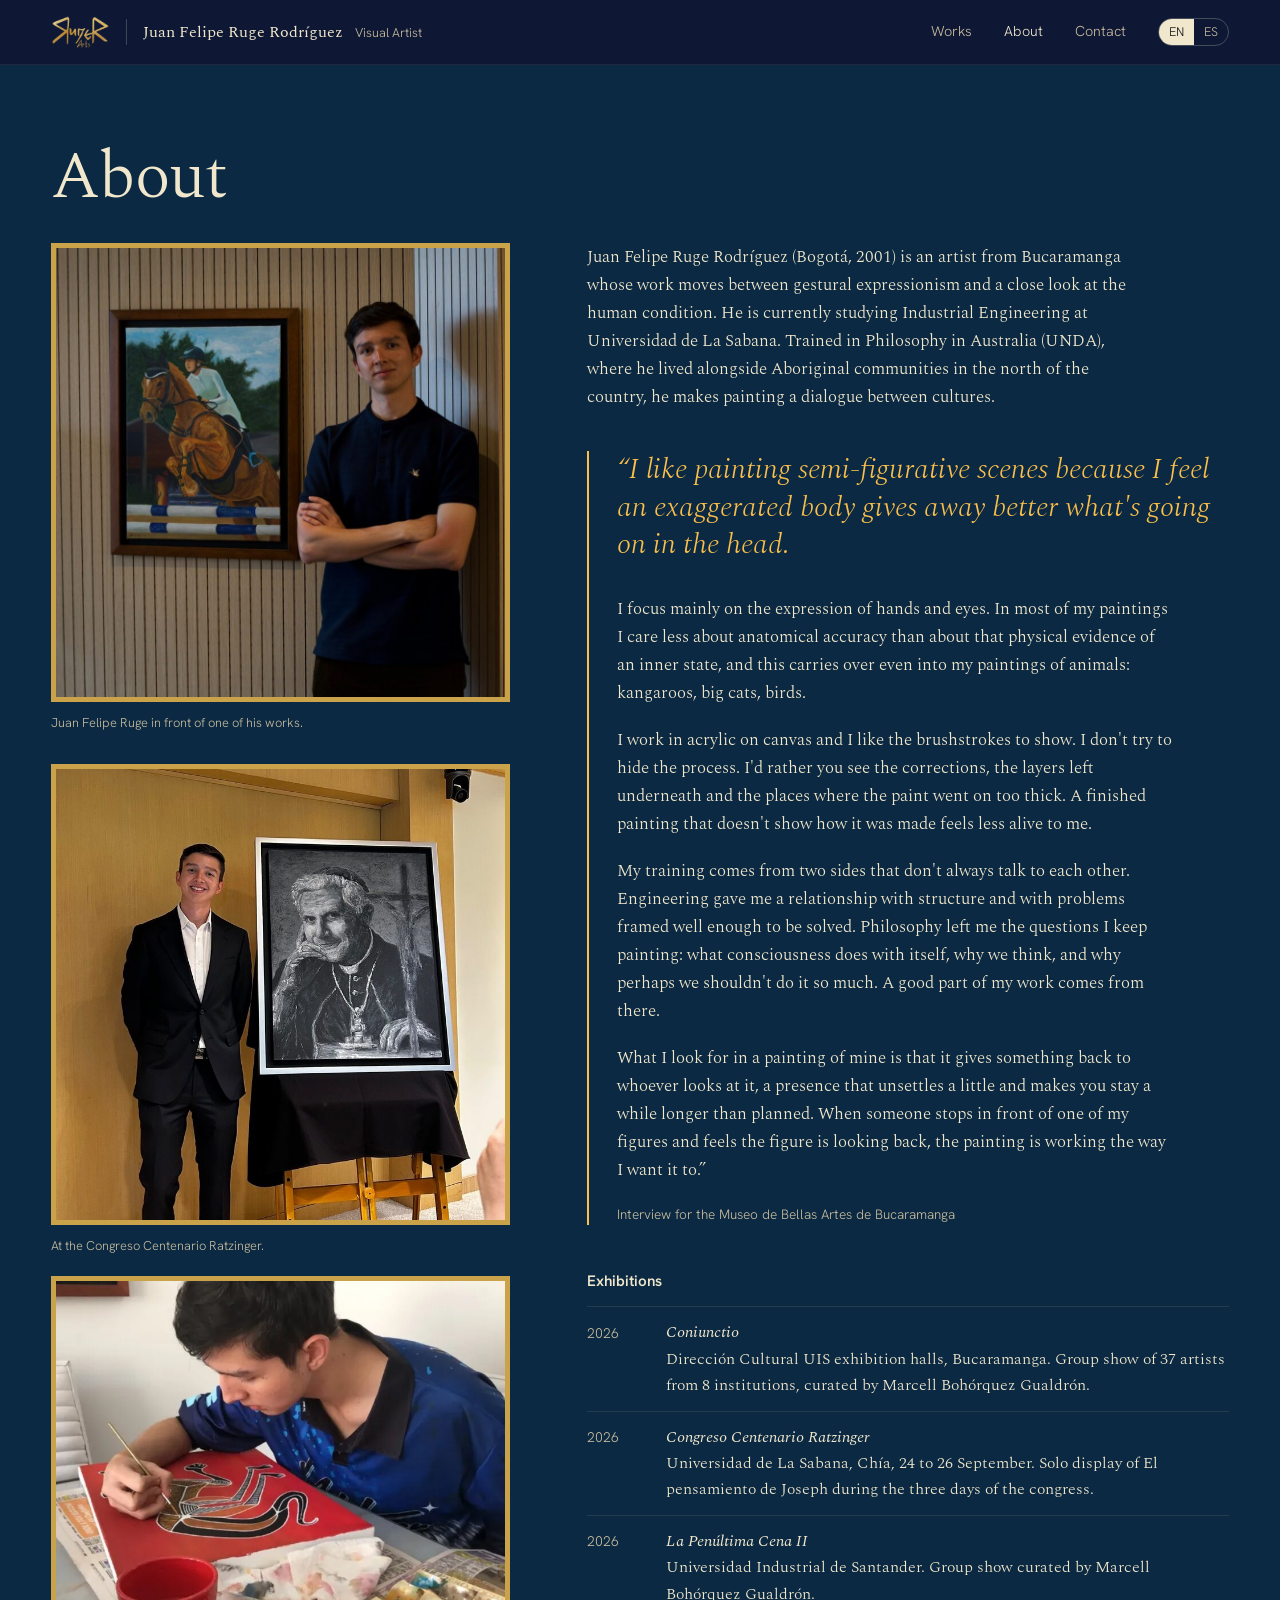
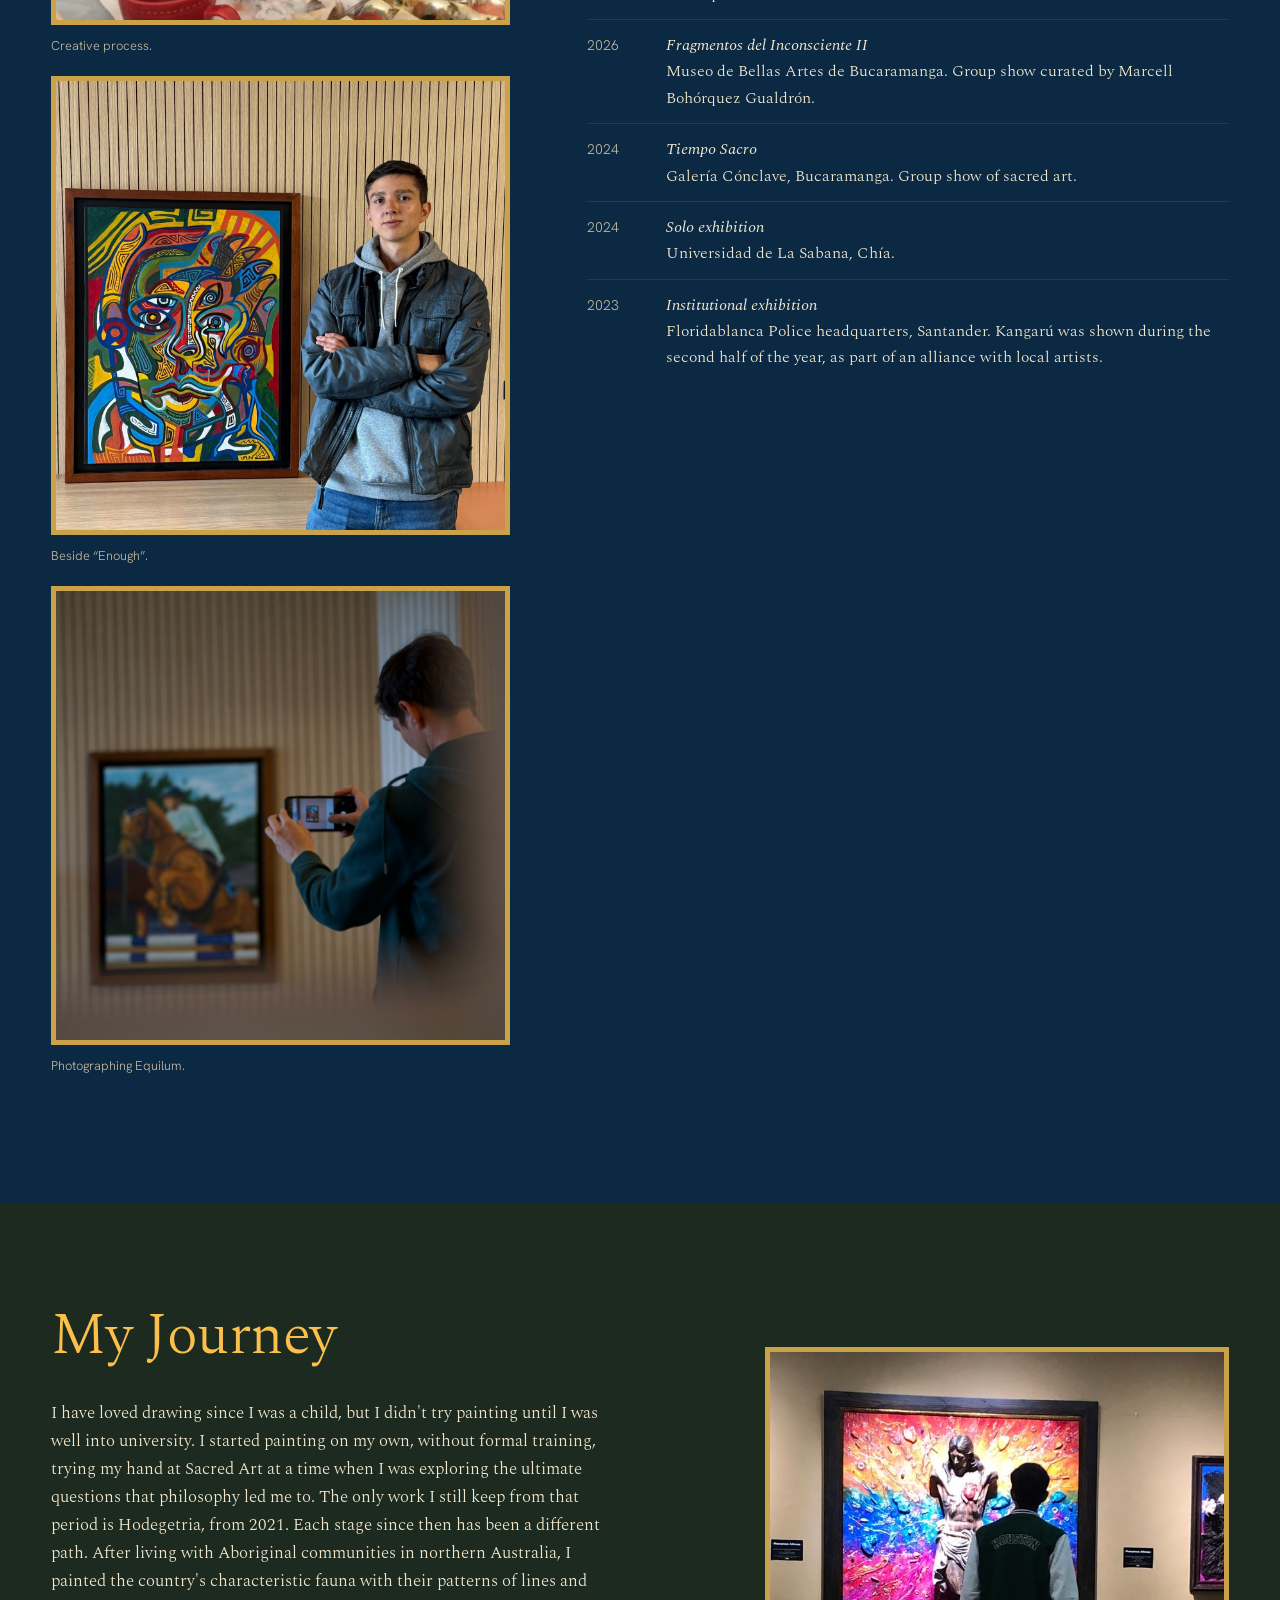
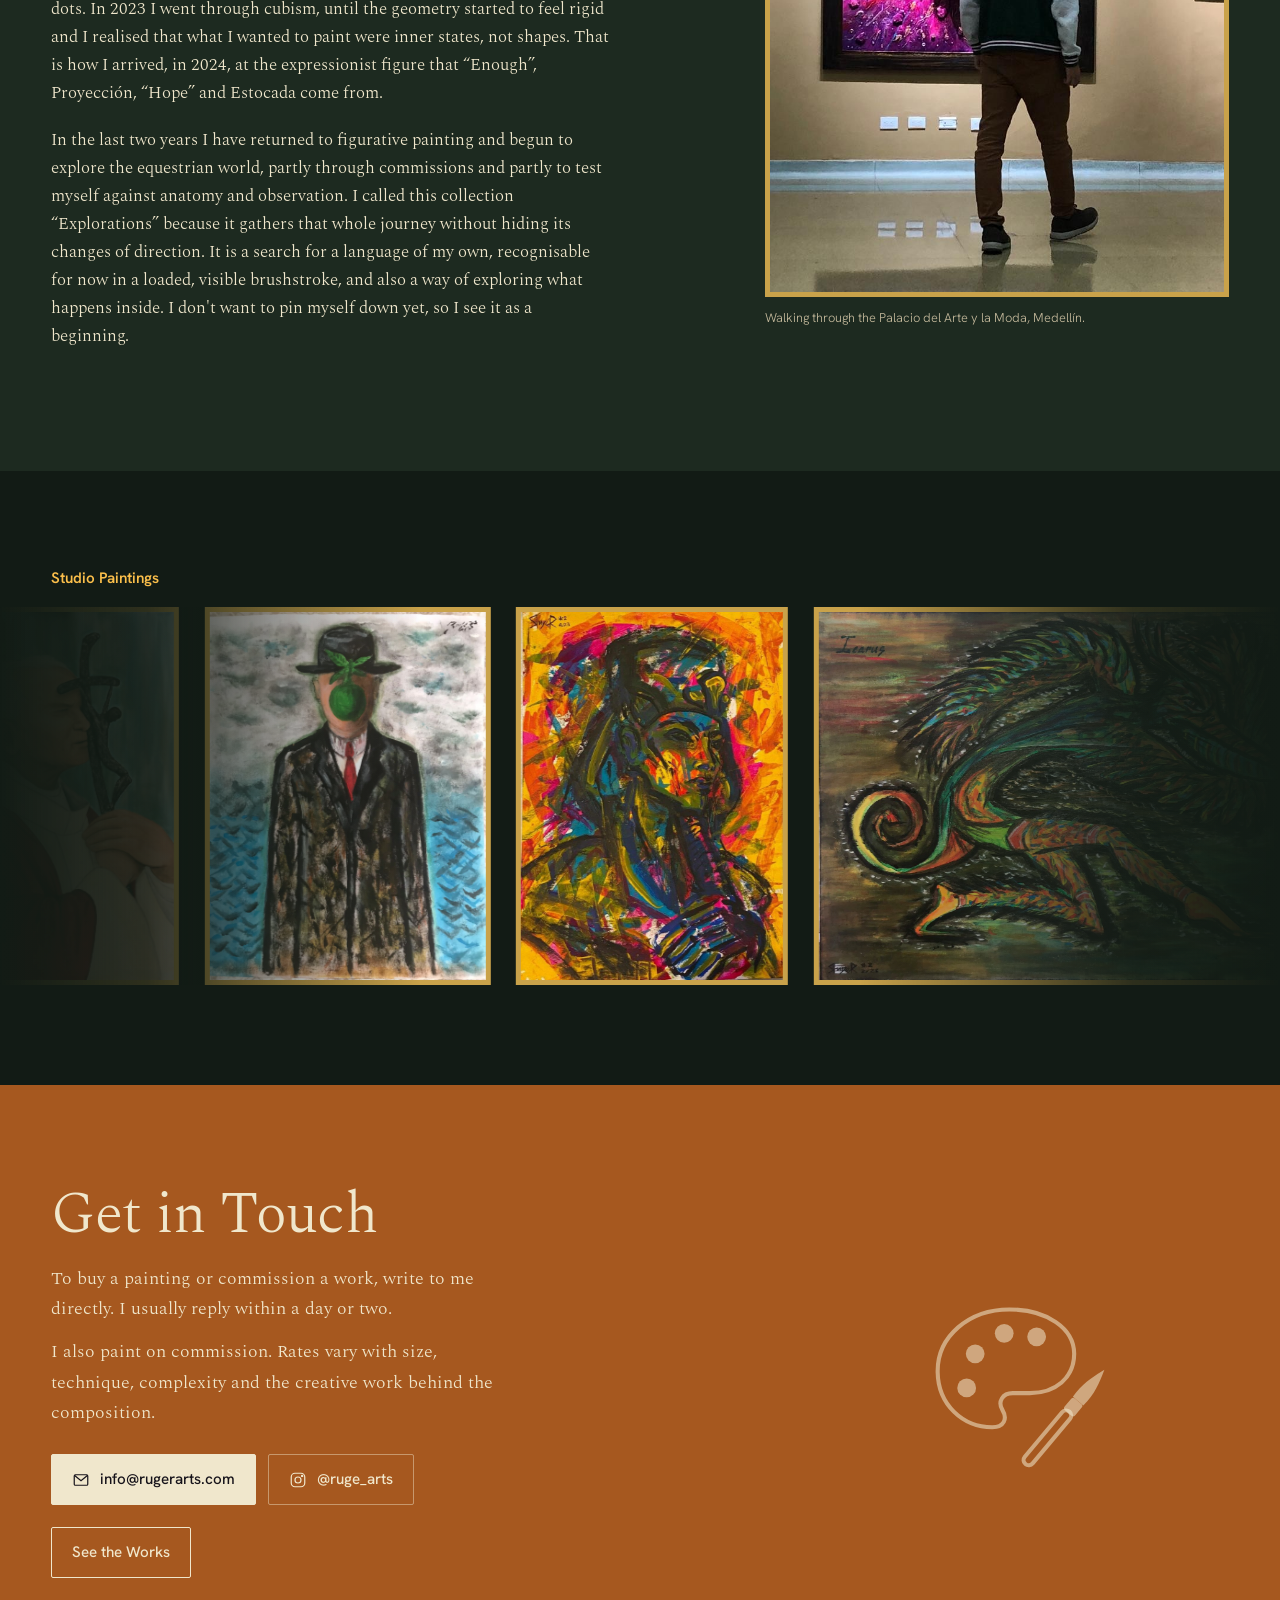
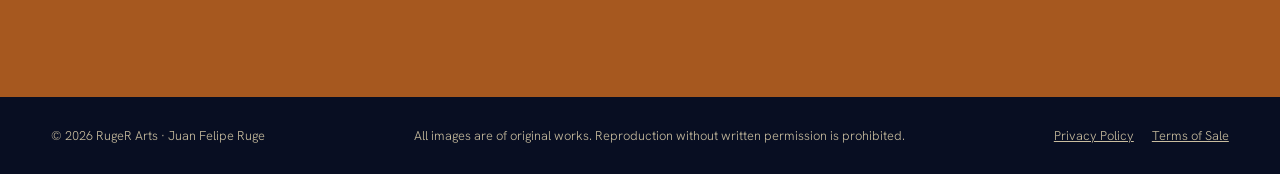
==== commit 947a9663: "Add files via upload" ====
--- a/about.html
+++ b/about.html
@@ -89,7 +89,6 @@
       <div class="reel" aria-hidden="true">
         <div class="reel-track" id="reel">
           <img draggable="false" src="images/extra/jp2.jpg" alt="">
-          <img draggable="false" src="images/extra/principito.jpg" alt="">
           <img draggable="false" src="images/extra/magritte.jpg" alt="">
           <img draggable="false" src="images/extra/pharaoh.jpg" alt="">
           <img draggable="false" src="images/extra/icarus.jpg" alt="">
